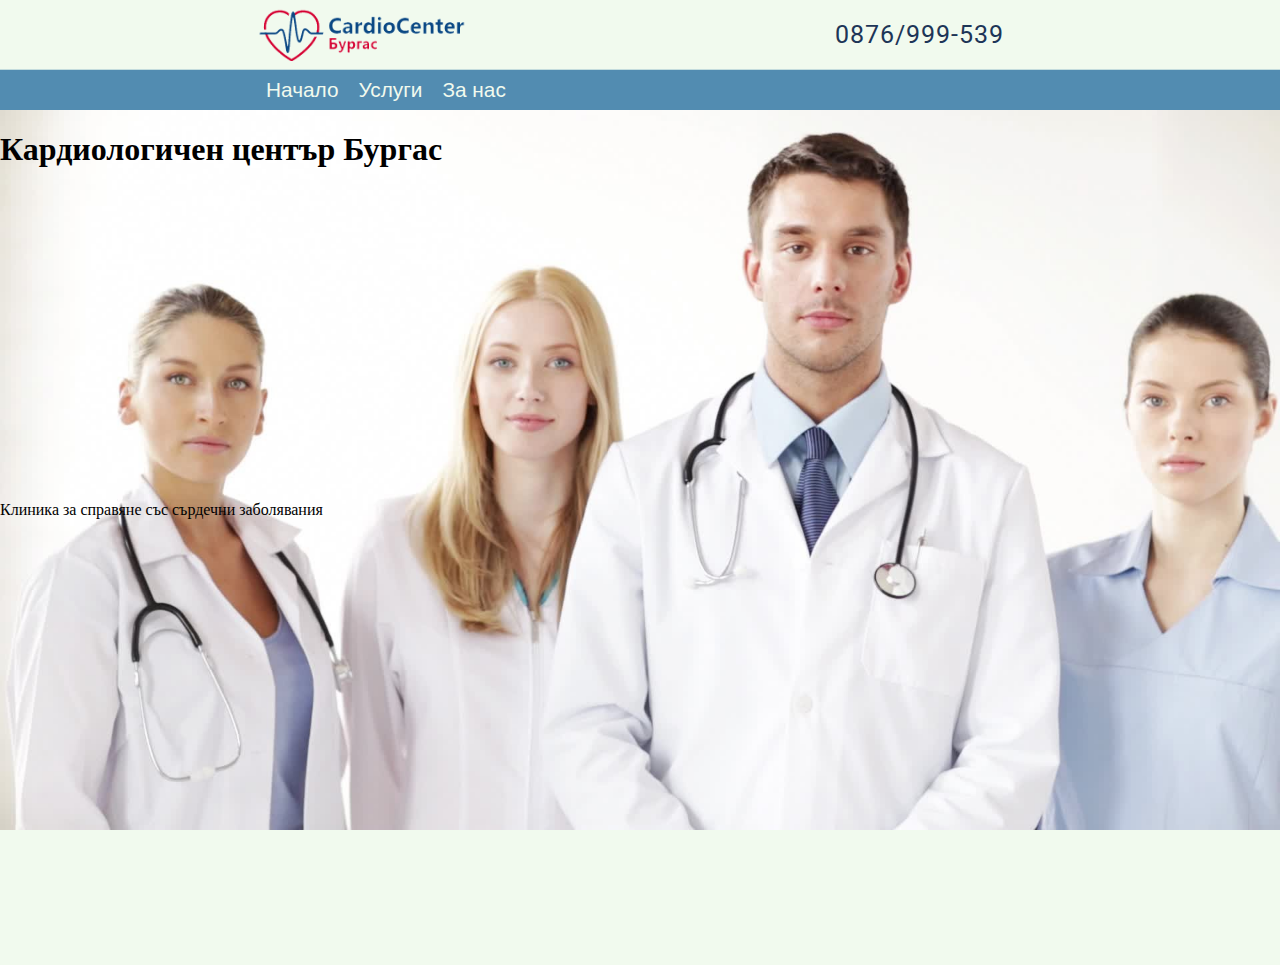
==== index.html @ c3b1a372 "Improve header and nav responsiveness and style" ====
<!DOCTYPE html>
<html lang="en">
<head>
    <!-- Meta tags -->
    <meta charset="UTF-8">
    <meta http-equiv="X-UA-Compatible" content="IE=edge">
    <meta name="viewport" content="width=device-width, initial-scale=1.0">
    <!-- Linking -->
    <link rel="stylesheet" href="./styles/master.css">
    <script src="./scripts/script.js" defer></script>
    <!-- Titles -->
    <title>Cardio Center bg</title>
</head>
<body>
    <div class="grid">
        <header>
            <img src="./images/logo.png" alt="Cardio center logo">
            <span>0876/999-539</span>
        </header>
        <nav>
            <ul>
                <li><a href="">Начало</a></li>
                <li><a href="">Услуги</a></li>
                <li><a href="">За нас</a></li>
            </ul>
        </nav>
        <main>
            <h1>Кардиологичен център Бургас</h1>
            <span>Клиника за справяне със сърдечни заболявания</span>
        </main>
        <footer>

        </footer>
    </div>
</body>
</html>
---- styles/master.css ----
@import url('https://fonts.googleapis.com/css2?family=Roboto:wght@500&display=swap');

html,
body {
    margin: 0;
    padding: 0;
    background-color: #F1FAEE;
}

.grid {
    width: 100%;
    display: grid;
    grid-template: 70px 40px 80vh 15vh / 15% 70% 15%;
}

header {
    grid-area: 1 / 1 / span 1 / span 3;
    padding: 0 20%;

    display: flex;
    align-items: center;
    justify-content: space-between;
    background-color:#F1FAEE;

    border-color: #c4dcdd;
    border-width: 0.003vh;
    border-bottom-style: solid;
}

header img {
    height: 100%;
    display: inline;
}

header span {
    margin-right: 20px;
    font-size: 25px;
    letter-spacing: 1px;
    font-family: Roboto, serif;
    color: #1D3557;
}

nav {
    grid-area: 2 / 1 / span 1 / span 3;
    background-color: #528cb1;

    padding: 0 20%;
    overflow: hidden;
}

nav ul {
    margin: 0;
    padding: 0;
    height: 100%;
    display: flex;
    align-items: stretch;
}

nav ul li {
    display: inline;
    padding: 8px 10px;
}

nav ul li a {
    color: #F1FAEE;
    font-size: 1.3rem;
    font-family: sans-serif;
}

a {
    text-decoration: none;
}

main {
    grid-area: 3 / 1 / span 1 / span 3;

    background-image: url("/images/medics.jpg");
    background-position: center;
    background-size: cover;

    display: grid;
}

@media only screen and (max-width: 1205px) {
    .grid {
        width: 100%;
        display: grid;
        grid-template: 70px 50px 80vh 15vh / 0% 100% 0%;
    }

    header {
        padding: 0 10%;
    } 

    nav ul {
        justify-content: center;
    }

    nav ul li {
        padding: 10px;
    }
}

@media only screen and (max-width: 600px) {
    .grid {
        width: 100%;
        display: grid;
        grid-template: 40px 50px 80vh 15vh / 0% 100% 0%;
    }

    header {
        background-color: #1D3557;
        justify-content: center;
    }

    header span {
        color: #F1FAEE;
    }

    header img {
        display: none;
    }

    nav {
        padding: 1px;
    }

    nav ul {
        justify-content: space-evenly;
    }

    nav ul li {
        padding: 10px;
    }
}
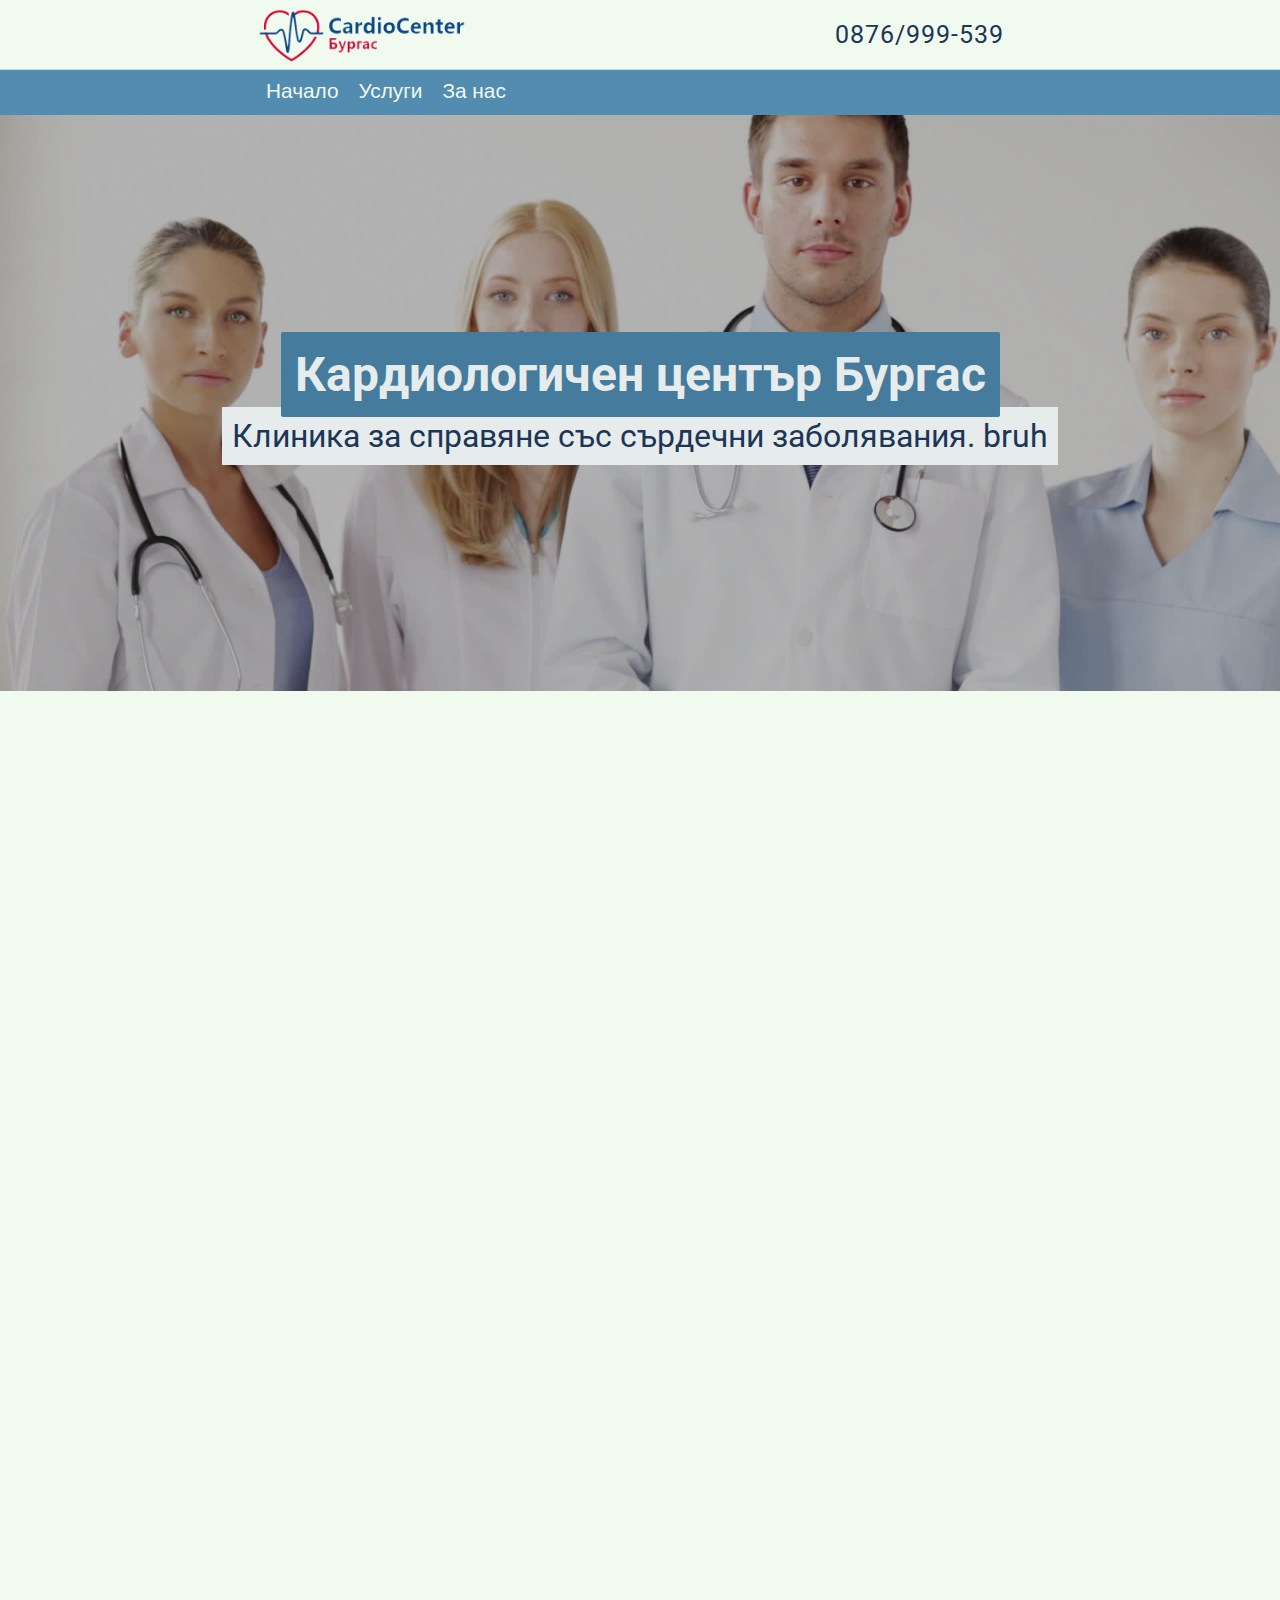
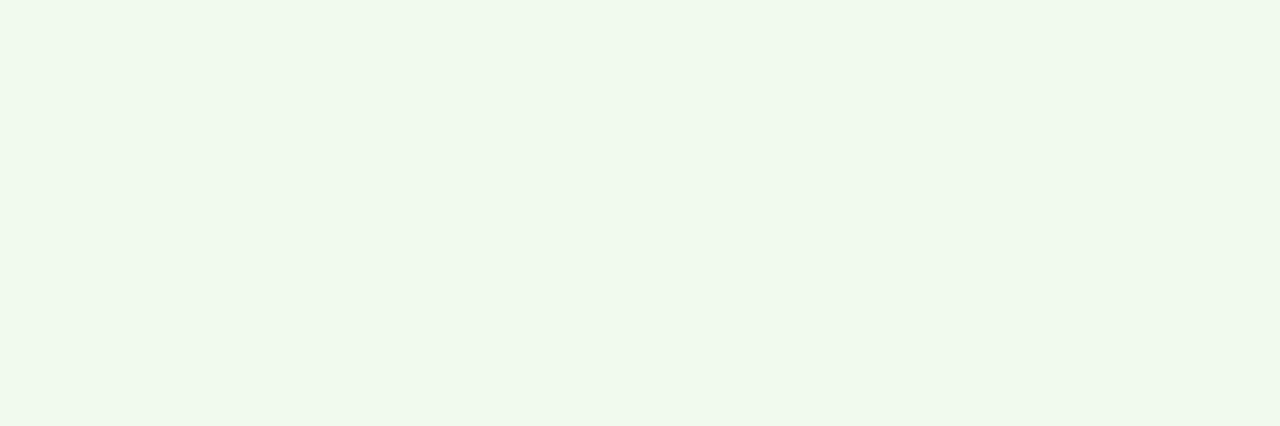
==== commit 7aa6bc8a: "Add responsive landing image with the h1" ====
--- a/index.html
+++ b/index.html
@@ -25,8 +25,13 @@
             </ul>
         </nav>
         <main>
-            <h1>Кардиологичен център Бургас</h1>
-            <span>Клиника за справяне със сърдечни заболявания</span>
+            <div id="landing-image">
+                <h1>Кардиологичен център Бургас</h1>
+                <span>Клиника за справяне със сърдечни заболявания. bruh</span>
+            </div>
+            <div id="blacken">
+
+            </div>
         </main>
         <footer>
 
--- a/styles/master.css
+++ b/styles/master.css
@@ -10,7 +10,7 @@
 .grid {
     width: 100%;
     display: grid;
-    grid-template: 70px 40px 80vh 15vh / 15% 70% 15%;
+    grid-template: 70px 45px auto 15vh / 15% 70% 15%;
 }
 
 header {
@@ -58,7 +58,7 @@
 
 nav ul li {
     display: inline;
-    padding: 8px 10px;
+    padding: 9px 10px;
 }
 
 nav ul li a {
@@ -73,13 +73,75 @@
 
 main {
     grid-area: 3 / 1 / span 1 / span 3;
+    display: grid;
+
+    grid-template: 45vw 600px 600px / repeat(13, 1fr);
+}
+
+#landing-image {
+    grid-area: 1 / 1 / 1 / span 13;
 
     background-image: url("/images/medics.jpg");
     background-position: center;
     background-size: cover;
 
-    display: grid;
-}
+    display: flex;
+    flex-direction: column;
+    justify-content: center;
+    align-items: center;
+}
+
+#blacken {
+    grid-area: 1 / 1 / 1 / span 13;
+    background-color: black;
+    opacity: 0.3;
+}
+
+h1 {
+    z-index: 3;
+    background-color: #457B9D;
+    padding: 14px;
+    border-radius: 2px;
+    font-size: 3rem;
+    color: #e6ecec;
+    margin: 0;
+
+    font-family: Roboto, serif;
+}
+
+#landing-image span {
+    z-index: 2;
+    position: relative;
+    top: -10px;
+    background-color: #e6ecec;
+    color: #1D3557;
+    font-size: 2rem;
+    font-family: Roboto, serif;
+    padding: 10px;
+    padding-top: 10px;
+}
+
+
+
+
+
+
+
+
+
+
+
+
+
+
+
+
+
+
+
+
+
+
 
 @media only screen and (max-width: 1205px) {
     .grid {
@@ -99,6 +161,14 @@
     nav ul li {
         padding: 10px;
     }
+
+    h1 {
+        font-size: 2rem;
+    }
+
+    #landing-image span {
+        font-size: 1.3rem;
+    }
 }
 
 @media only screen and (max-width: 600px) {
@@ -132,4 +202,12 @@
     nav ul li {
         padding: 10px;
     }
+
+    h1 {
+        font-size: 1.2rem;
+    }
+
+    #landing-image span {
+        display: none;
+    }
 }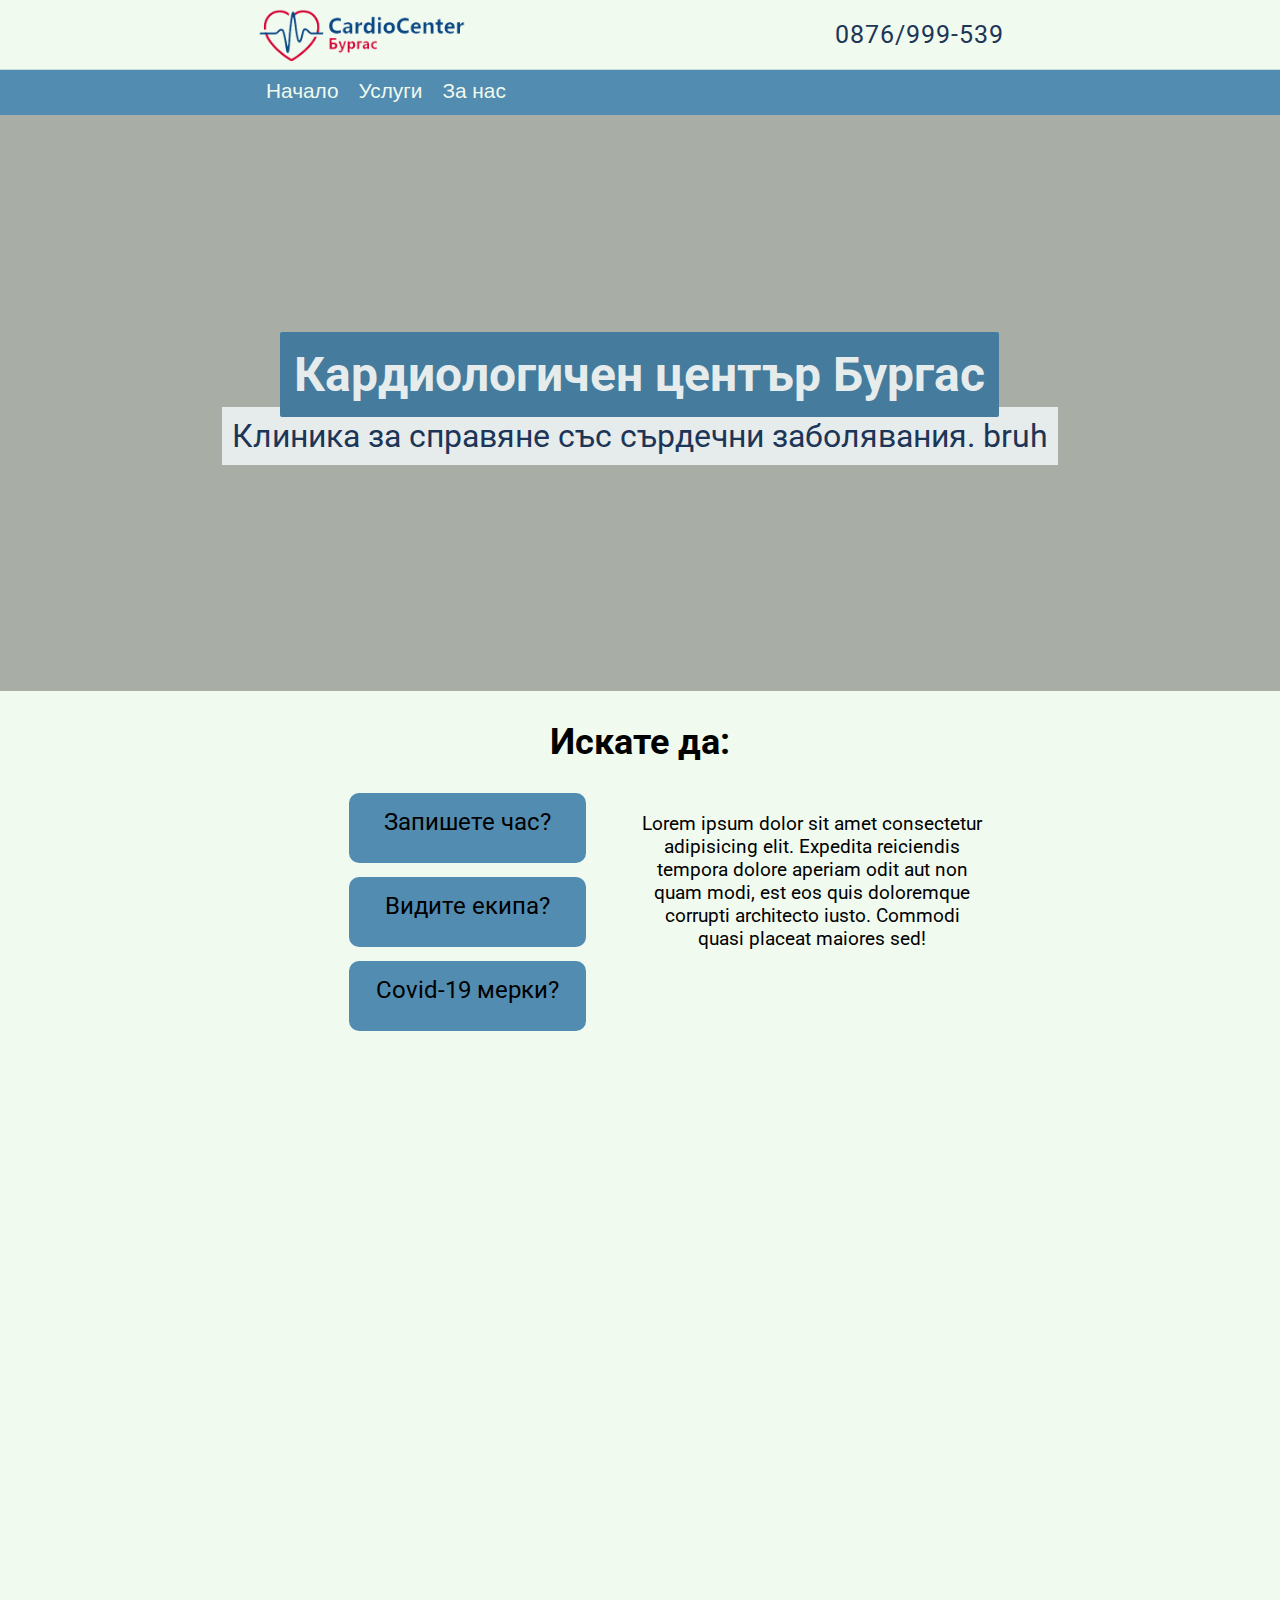
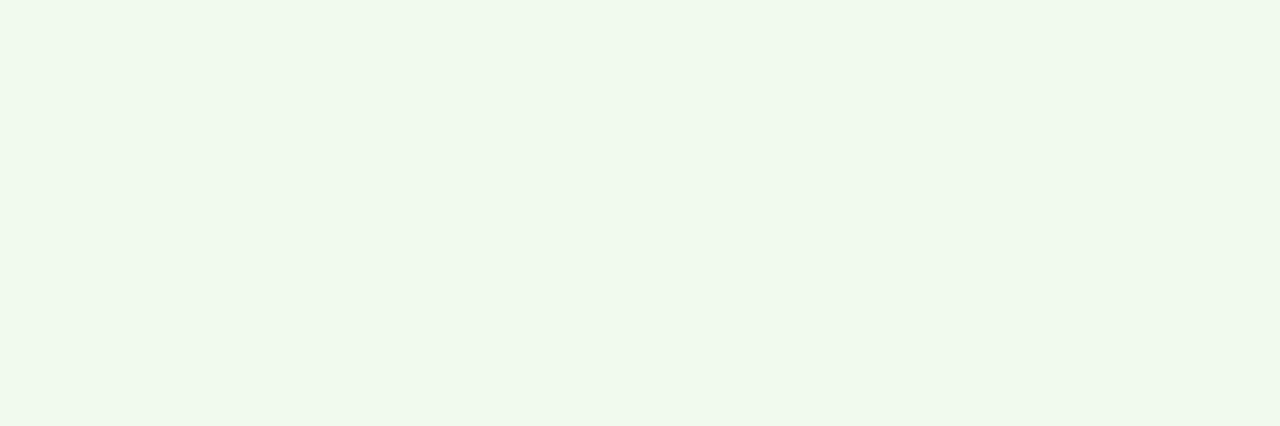
==== commit b29028d5: "Add current changes" ====
--- a/index.html
+++ b/index.html
@@ -29,9 +29,23 @@
                 <h1>Кардиологичен център Бургас</h1>
                 <span>Клиника за справяне със сърдечни заболявания. bruh</span>
             </div>
-            <div id="blacken">
-
-            </div>
+            <div id="blacken"></div>
+            <section id="infomration-panel">
+                <h2>Искате да: </h2>
+                <div id="information-split">
+                    <div id="information-questions">
+                        <span>Запишете час?</span>
+                        <span>Видите екипа?</span>
+                        <span>Covid-19 мерки?</span>
+                    </div>
+                    <div id="information-box">
+                        <p>Lorem ipsum dolor sit amet consectetur adipisicing elit. Expedita reiciendis tempora dolore aperiam odit aut non quam modi, est eos quis doloremque corrupti architecto iusto. Commodi quasi placeat maiores sed!</p>
+                    </div>
+                </div>
+            </section>
+            <section>
+                
+            </section>
         </main>
         <footer>
 
--- a/styles/master.css
+++ b/styles/master.css
@@ -81,9 +81,10 @@
 #landing-image {
     grid-area: 1 / 1 / 1 / span 13;
 
-    background-image: url("/images/medics.jpg");
+    background-image: url("/images/dims.jpg");
     background-position: center;
     background-size: cover;
+    background-attachment: fixed;
 
     display: flex;
     flex-direction: column;
@@ -123,6 +124,40 @@
 
 
 
+#infomration-panel {
+    grid-area: 2 / 4 / span 1 / span 7;
+    text-align: center;
+
+    font-size: 1.5rem;
+    font-family: Roboto;
+}
+
+#information-split {
+    display: flex;
+}
+
+#information-questions {
+    width: 50%;
+    display: flex;
+    flex-direction: column;
+    align-items: center;
+    justify-content: center;
+}
+
+#information-questions span {
+    background-color: #528cb1;
+    display: block;
+    height: 40px;
+    width: 60%;
+    padding: 15px;
+    margin-bottom: 14px;
+    border-radius: 10px;
+}
+
+#information-box {
+    width: 50%;
+    font-size: 1.2rem;
+}
 
 
 
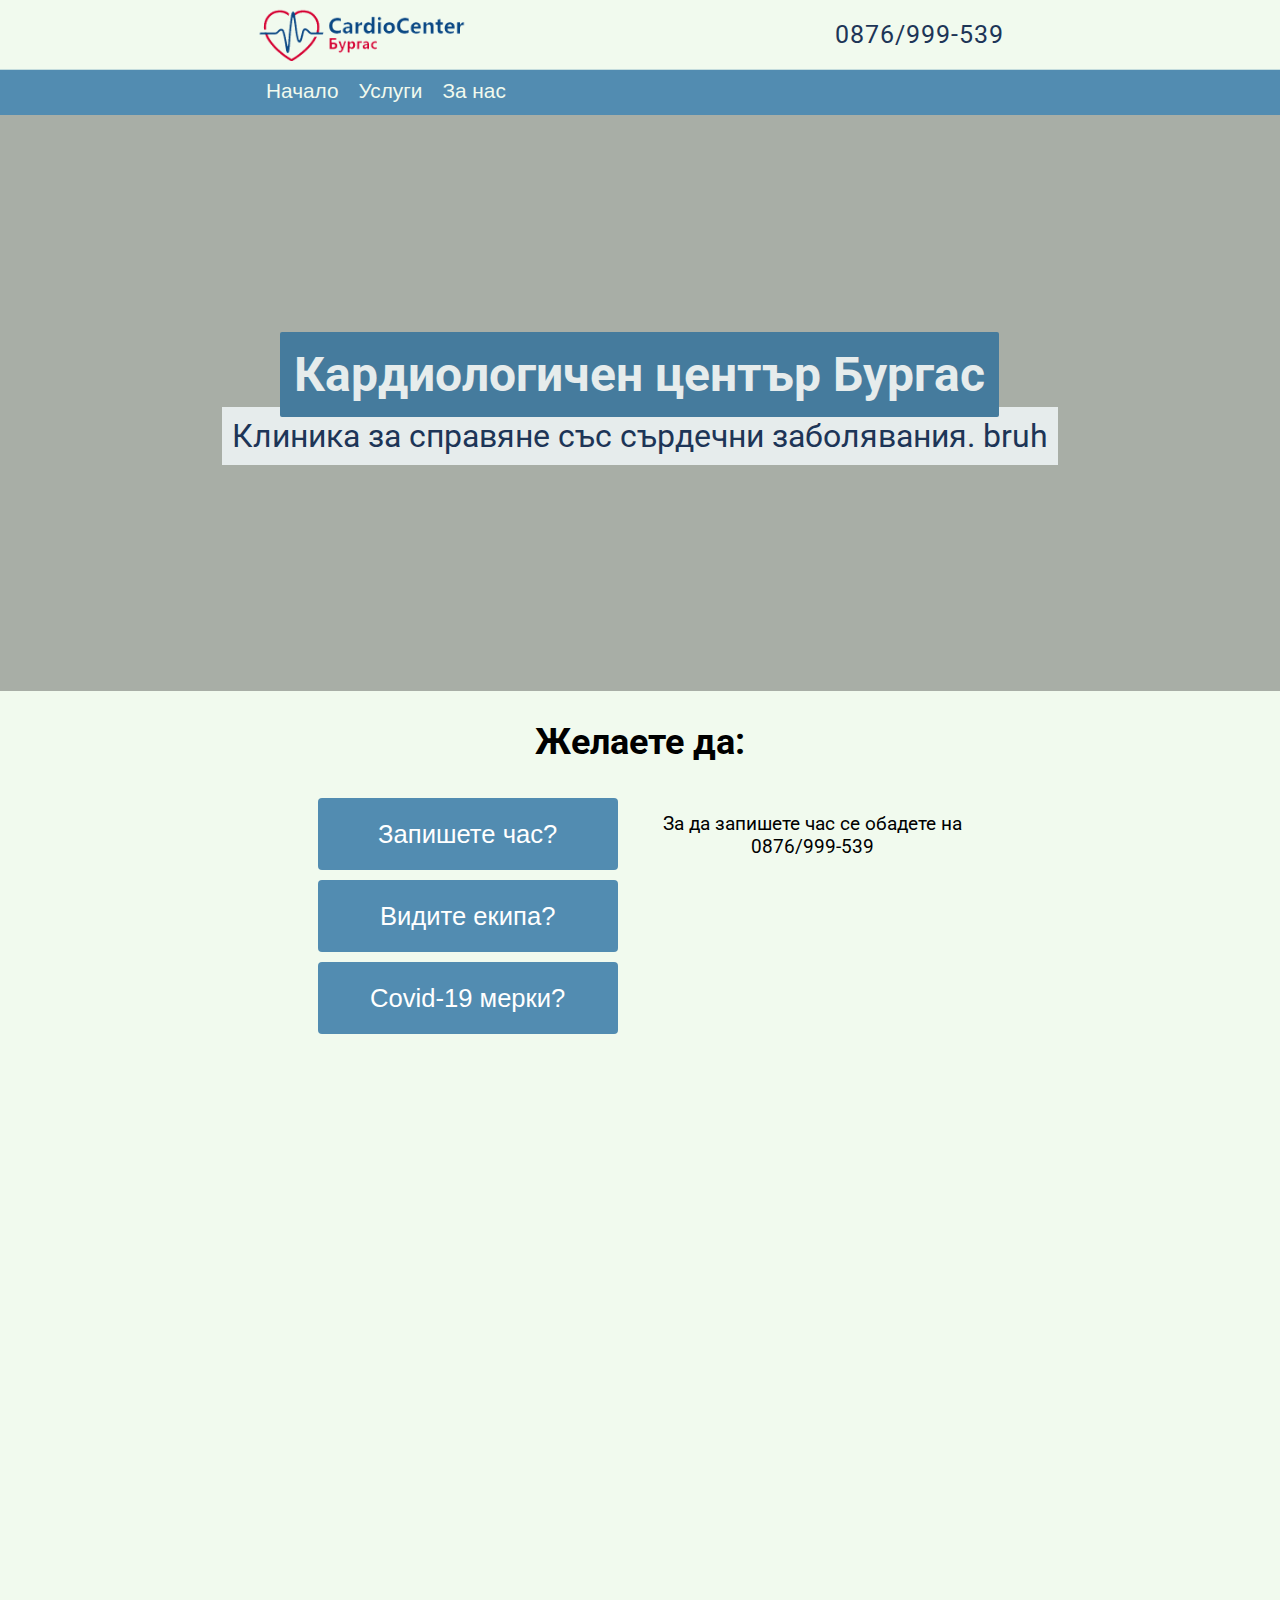
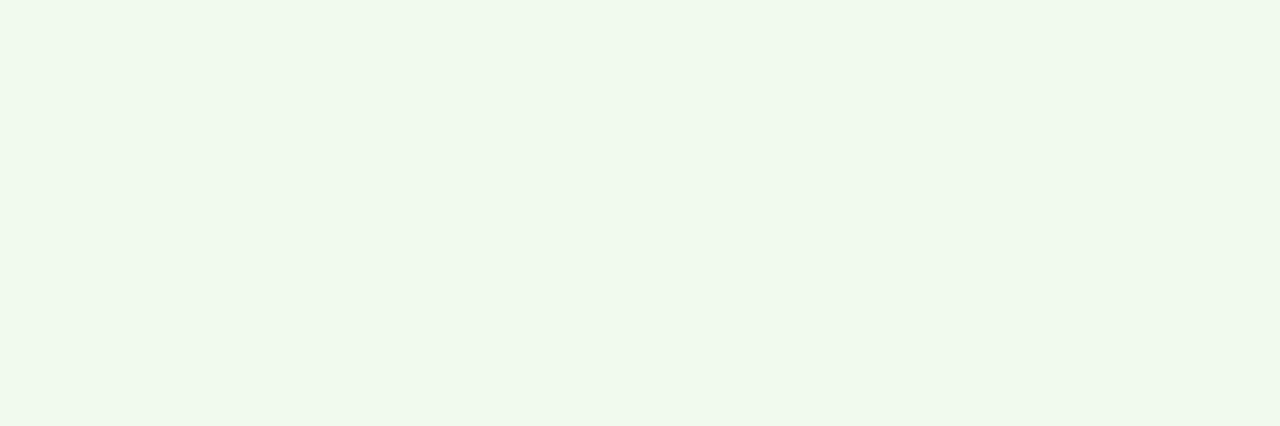
==== commit 4136f27b: "Add finished first section with JS interaction" ====
--- a/index.html
+++ b/index.html
@@ -31,20 +31,17 @@
             </div>
             <div id="blacken"></div>
             <section id="infomration-panel">
-                <h2>Искате да: </h2>
+                <h2>Желаете да: </h2>
                 <div id="information-split">
                     <div id="information-questions">
-                        <span>Запишете час?</span>
-                        <span>Видите екипа?</span>
-                        <span>Covid-19 мерки?</span>
+                        <button id="button-appointment"><span>Запишете час?</span></button>
+                        <button id="button-doctors"><span>Видите екипа?</span></button>
+                        <button id="button-covid19"><span>Covid-19 мерки?</span></button>
                     </div>
                     <div id="information-box">
-                        <p>Lorem ipsum dolor sit amet consectetur adipisicing elit. Expedita reiciendis tempora dolore aperiam odit aut non quam modi, est eos quis doloremque corrupti architecto iusto. Commodi quasi placeat maiores sed!</p>
+                        <p id="information-box-text">За да запишете час се обадете на 0876/999-539</p>
                     </div>
                 </div>
-            </section>
-            <section>
-                
             </section>
         </main>
         <footer>
--- a/styles/master.css
+++ b/styles/master.css
@@ -127,16 +127,21 @@
 #infomration-panel {
     grid-area: 2 / 4 / span 1 / span 7;
     text-align: center;
-
     font-size: 1.5rem;
     font-family: Roboto;
+    display: flex;
+    flex-direction: column;
+    align-content: center;
 }
 
 #information-split {
     display: flex;
+    flex-wrap: wrap;
+    flex-direction: row;
 }
 
 #information-questions {
+    min-width: 300px;
     width: 50%;
     display: flex;
     flex-direction: column;
@@ -144,18 +149,53 @@
     justify-content: center;
 }
 
-#information-questions span {
+#information-questions button {
+    border-radius: 4px;
     background-color: #528cb1;
-    display: block;
-    height: 40px;
-    width: 60%;
-    padding: 15px;
-    margin-bottom: 14px;
-    border-radius: 10px;
+    border: none;
+    color: #FFFFFF;
+    text-align: center;
+    font-size: 28px;
+    padding: 20px;
+    width: 300px;
+    transition: all 0.5s;
+    cursor: pointer;
+    margin: 5px;
+}
+
+#information-questions button span {
+    cursor: pointer;
+    display: inline-block;
+    position: relative;
+    transition: 0.5s;
+    font-size: 1.6rem;
+}
+
+#information-questions button span:after {
+    content: '\00bb';
+    position: absolute;
+    opacity: 0;
+    top: 0;
+    right: -20px;
+    transition: 0.5s;
+}
+
+#information-questions button:hover span {
+    padding-right: 25px;
+}
+
+#information-questions button:hover span:after {
+    opacity: 1;
+    right: 0;
+}
+
+#button-appointment {
+    background-color: #E63946;
 }
 
 #information-box {
     width: 50%;
+    min-width: 300px;
     font-size: 1.2rem;
 }
 
@@ -204,6 +244,17 @@
     #landing-image span {
         font-size: 1.3rem;
     }
+
+    #infomration-panel {
+        grid-area: 2 / 3 / span 1 / span 9;
+        font-size: 1.5rem;
+    }
+
+    #information-split {
+        display: flex;
+        flex-direction: column;
+        align-items: center;
+    }
 }
 
 @media only screen and (max-width: 600px) {
@@ -245,4 +296,23 @@
     #landing-image span {
         display: none;
     }
+
+    main {
+        grid-template: 45vw 600px 600px / repeat(13, 1fr);
+    }
+
+    #infomration-panel {
+        grid-area: 2 / 1 / span 1 / span 13;
+        font-size: 1.5rem;
+    }
+
+    #information-questions button {
+        padding: 10px;
+        width: 200px;
+        font-size: 10px;
+    }
+    
+    #information-questions button span {
+        font-size: 1.3rem;
+    }
 }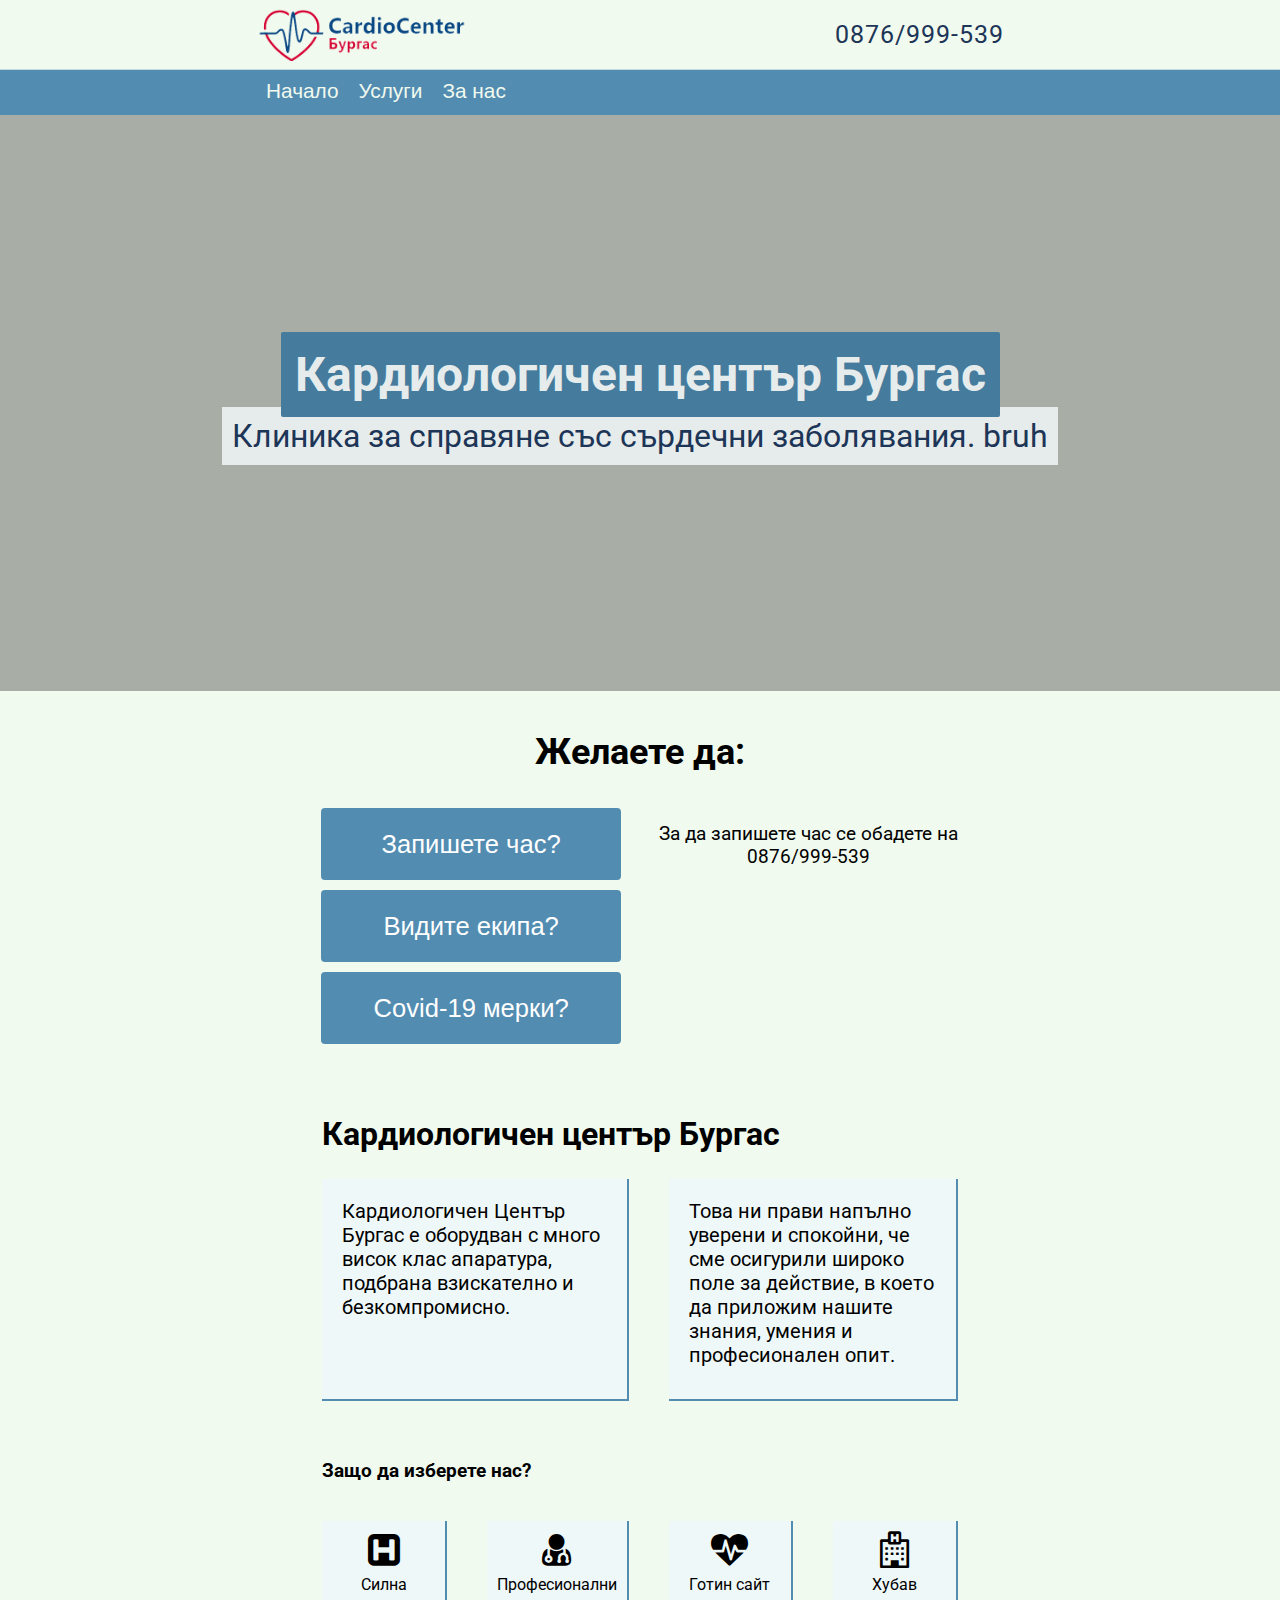
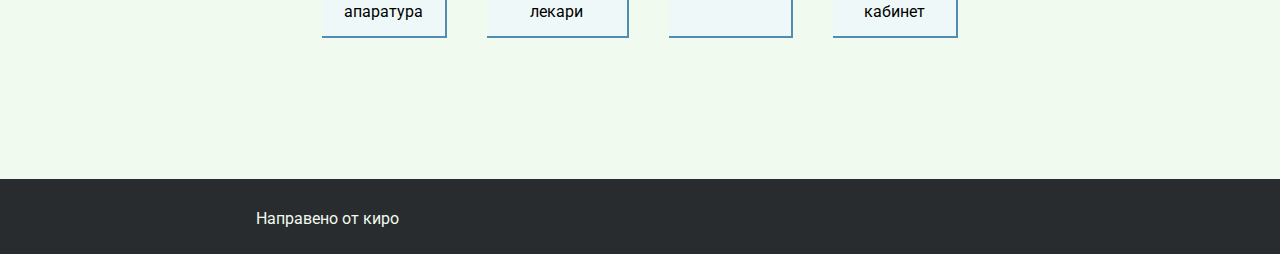
==== commit 817e05c0: "Finish page layout and text" ====
--- a/index.html
+++ b/index.html
@@ -7,6 +7,7 @@
     <meta name="viewport" content="width=device-width, initial-scale=1.0">
     <!-- Linking -->
     <link rel="stylesheet" href="./styles/master.css">
+    <link rel="stylesheet" href="https://cdnjs.cloudflare.com/ajax/libs/font-awesome/4.7.0/css/font-awesome.min.css">
     <script src="./scripts/script.js" defer></script>
     <!-- Titles -->
     <title>Cardio Center bg</title>
@@ -43,9 +44,39 @@
                     </div>
                 </div>
             </section>
+            <section id="general-info">
+                <h2>Кардиологичен център Бургас</h2>
+                <div id="general-info-box-one" class="general-upper-boxes">
+                    <span>Кардиологичен Център Бургас е оборудван с много висок клас апаратура, подбрана взискателно и безкомпромисно.</span>
+                </div>
+                <div id="general-info-box-two" class="general-upper-boxes" >
+                    <span>Това ни прави напълно уверени и спокойни, че сме осигурили широко поле за действие, в което да приложим нашите знания, умения и професионален опит. </span>
+                </div>
+                <h3>Защо да изберете нас?</h3>
+                <div id="general-small-box-one" class="general-lower-boxes">
+                    <i class="fa fa-h-square" class="general-info-icons" style="font-size:37px;"></i>
+                    <br>
+                    <span>Силна апаратура</span>
+                </div>
+                <div id="general-small-box-two" class="general-lower-boxes">
+                    <i class="fa fa-user-md" class="general-info-icons" style="font-size:37px;"></i>
+                    <br>
+                    <span>Професионални лекари</span>
+                </div>
+                <div id="general-small-box-three" class="general-lower-boxes">
+                    <i class="fa fa-heartbeat" class="general-info-icons" style="font-size:37px;"></i>
+                    <br>
+                    <span>Готин сайт</span>
+                </div>
+                <div id="general-small-box-four" class="general-lower-boxes">
+                    <i class="fa fa-hospital-o" class="general-info-icons" style="font-size:37px;"></i>
+                    <br>
+                    <span>Хубав кабинет</span>
+                </div>
+            </section>
         </main>
         <footer>
-
+            <span>Направено от киро</span>
         </footer>
     </div>
 </body>
--- a/styles/master.css
+++ b/styles/master.css
@@ -5,12 +5,13 @@
     margin: 0;
     padding: 0;
     background-color: #F1FAEE;
+    overflow-x: hidden;
 }
 
 .grid {
     width: 100%;
     display: grid;
-    grid-template: 70px 45px auto 15vh / 15% 70% 15%;
+    grid-template: 70px 45px auto 75px / 15% 70% 15%;
 }
 
 header {
@@ -75,7 +76,8 @@
     grid-area: 3 / 1 / span 1 / span 3;
     display: grid;
 
-    grid-template: 45vw 600px 600px / repeat(13, 1fr);
+    grid-template: 45vw auto 700px / repeat(13, 1fr);
+    grid-gap: 30px;
 }
 
 #landing-image {
@@ -125,6 +127,7 @@
 
 
 #infomration-panel {
+    margin-top: -20px;
     grid-area: 2 / 4 / span 1 / span 7;
     text-align: center;
     font-size: 1.5rem;
@@ -200,15 +203,83 @@
 }
 
 
-
-
-
-
-
-
-
-
-
+#general-info {
+    grid-area: 3 / 4 / span 1 / span 7;
+
+    padding: 10px 20px;
+
+    display: grid;
+    grid-template: 50px repeat(2, 1fr) 40px 1fr 1fr / repeat(4, 1fr);
+    grid-gap: 40px;
+
+    font-family: Roboto, serif;
+}
+
+#general-info h2 {
+    grid-area: 1 / 1 / span 1 / span 4;
+
+    font-size: 2rem;
+}
+
+#general-info-box-one {
+    grid-area: 2 / 1 / span 2 / span 2;
+}
+
+#general-info-box-two {
+    grid-area: 2 / 3 / span 2 / span 2;
+}
+
+.general-upper-boxes {
+    background-color: #eff8f8;
+    padding: 20px;
+    border-bottom:  2px solid #528cb1;
+    border-right: 2px solid #528cb1;
+    font-size: 1.25rem;
+}
+
+#general-info h3 {
+    grid-area: 4 / 1 / span 1 / span 4;
+}
+
+#general-small-box-one {
+    grid-area: 5 / 1 / span 1 / span 1;
+}
+
+#general-small-box-two {
+    grid-area: 5 / 2 / span 1 / span 1;
+}
+
+#general-small-box-three {
+    grid-area: 5 / 3 / span 1 / span 1;
+}
+
+#general-small-box-four {
+    grid-area: 5 / 4 / span 1 / span 1;
+}
+
+.general-lower-boxes {
+    background-color: #eff8f8;
+
+    padding: 10px;
+    border-bottom:  2px solid #528cb1;
+    border-right: 2px solid #528cb1;
+
+    text-align: center;
+    font-size: 1rem;
+    line-height: 1.7;
+}
+
+.general-info-icons {
+    font-size: 50px;
+}
+
+footer {
+    grid-area: 4 / 1 / span 1 / span 3;
+    background-color: #292c2f;
+    padding: 30px 20%;
+    color: #F1FAEE;
+    font-family: Roboto, serif;
+}
 
 
 
@@ -222,7 +293,7 @@
     .grid {
         width: 100%;
         display: grid;
-        grid-template: 70px 50px 80vh 15vh / 0% 100% 0%;
+        grid-template: 70px 50px auto 75px / 0% 100% 0%;
     }
 
     header {
@@ -255,13 +326,32 @@
         flex-direction: column;
         align-items: center;
     }
+
+    #general-info {
+        grid-area: 3 / 2 / span 1 / span 11;
+    }
+
+    .general-upper-boxes {
+        font-size: 1.2rem;
+    }
+
+    .general-lower-boxes {
+        font-size: 1rem;
+    }
+
+    footer {
+        grid-area: 4 / 1 / span 1 / span 3;
+        background-color: #292c2f;
+        padding: 30px 20%;
+        color: #F1FAEE;
+        font-family: Roboto, serif;
+    }
 }
 
 @media only screen and (max-width: 600px) {
     .grid {
-        width: 100%;
         display: grid;
-        grid-template: 40px 50px 80vh 15vh / 0% 100% 0%;
+        grid-template: 70px 50px auto 75px / 0% 100% 0%;
     }
 
     header {
@@ -298,7 +388,7 @@
     }
 
     main {
-        grid-template: 45vw 600px 600px / repeat(13, 1fr);
+        grid-template: 45vw auto auto / repeat(13, 1fr);
     }
 
     #infomration-panel {
@@ -315,4 +405,59 @@
     #information-questions button span {
         font-size: 1.3rem;
     }
+
+    #general-info {
+        grid-area: 3 / 1 / span 1 / span 13;
+        grid-template: 50px repeat(4, 50px) 40px 1fr 1fr / repeat(4, 1fr);
+    }
+
+    #general-info h2 {
+        grid-area: 1 / 1 / span 2 / span 3;
+        font-size: 1.5rem;
+    }
+
+    #general-info-box-one {
+        grid-area: 2 / 1 / span 2 / span 3;
+    }
+
+    #general-info-box-two {
+        grid-area: 4 / 1 / span 2 / span 3;
+    }
+
+    .general-upper-boxes {
+        font-size: 1rem;
+    }
+
+    
+    #general-info h3 {
+        grid-area: 6 / 1 / span 1 / span 3;
+    }
+
+    #general-small-box-one {
+        grid-area: 7 / 1 / span 1 / span 1;
+    }
+
+    #general-small-box-two {
+        grid-area: 7 / 2 / span 1 / span 1;
+    }
+
+    #general-small-box-three {
+        grid-area: 8 / 1 / span 1 / span 1;
+    }
+
+    #general-small-box-four {
+        grid-area: 8 / 2 / span 1 / span 1;
+    }
+
+    .general-lower-boxes {
+        font-size: 1rem;
+    }
+
+    footer {
+        grid-area: 4 / 1 / span 1 / span 3;
+        background-color: #292c2f;
+        padding: 30px 20%;
+        color: #F1FAEE;
+        font-family: Roboto, serif;
+    }
 }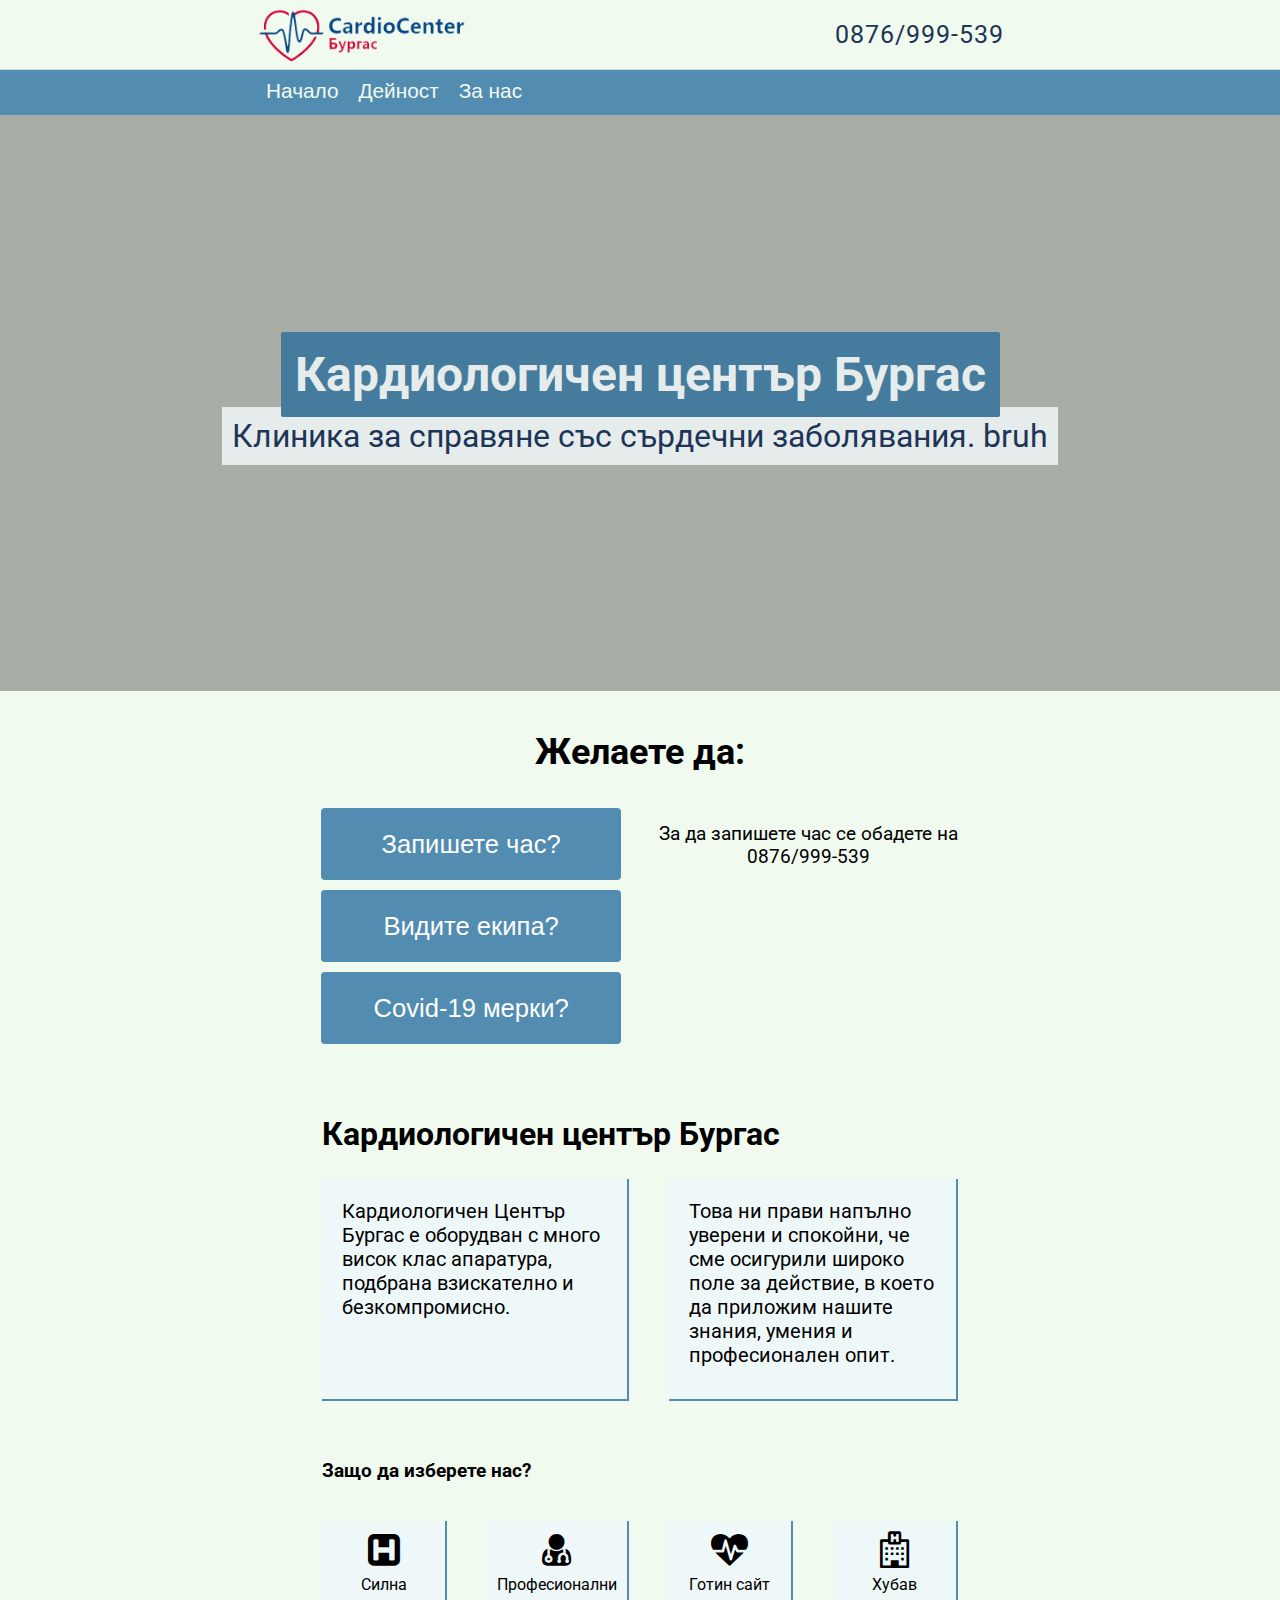
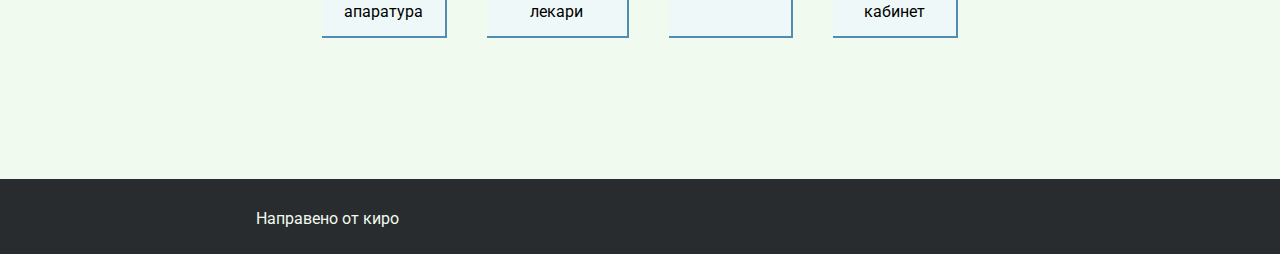
==== commit 46e5aad1: "Add fully responsive and semi-aria second page" ====
--- a/index.html
+++ b/index.html
@@ -1,5 +1,5 @@
 <!DOCTYPE html>
-<html lang="en">
+<html lang="bg">
 <head>
     <!-- Meta tags -->
     <meta charset="UTF-8">
@@ -10,37 +10,37 @@
     <link rel="stylesheet" href="https://cdnjs.cloudflare.com/ajax/libs/font-awesome/4.7.0/css/font-awesome.min.css">
     <script src="./scripts/script.js" defer></script>
     <!-- Titles -->
-    <title>Cardio Center bg</title>
+    <title>Кардиологичен център Бургас</title>
 </head>
 <body>
     <div class="grid">
         <header>
-            <img src="./images/logo.png" alt="Cardio center logo">
+            <img src="./images/logo.png" alt="CardioCenter Бургас">
             <span>0876/999-539</span>
         </header>
         <nav>
-            <ul>
+            <ul role="presentation">
                 <li><a href="">Начало</a></li>
-                <li><a href="">Услуги</a></li>
-                <li><a href="">За нас</a></li>
+                <li><a href="./pages/deinost.html">Дейност</a></li>
+                <li><a href="./pages/deinost.html">За нас</a></li>
             </ul>
         </nav>
         <main>
             <div id="landing-image">
                 <h1>Кардиологичен център Бургас</h1>
-                <span>Клиника за справяне със сърдечни заболявания. bruh</span>
+                <span aria-label="Подзаглавие в приемната част на сайта">Клиника за справяне със сърдечни заболявания. bruh</span>
             </div>
             <div id="blacken"></div>
             <section id="infomration-panel">
-                <h2>Желаете да: </h2>
+                <h2 role="complementary">Желаете да: </h2>
                 <div id="information-split">
                     <div id="information-questions">
-                        <button id="button-appointment"><span>Запишете час?</span></button>
-                        <button id="button-doctors"><span>Видите екипа?</span></button>
-                        <button id="button-covid19"><span>Covid-19 мерки?</span></button>
+                        <button id="button-appointment" aria-label="Бутон, който показва информация за записване"><span>Запишете час?</span></button>
+                        <button id="button-doctors" aria-label="Бурон, който показва информация за екипа"><span>Видите екипа?</span></button>
+                        <button id="button-covid19" aria-label="Бутон, който показва ковид мерки"><span>Covid-19 мерки?</span></button>
                     </div>
                     <div id="information-box">
-                        <p id="information-box-text">За да запишете час се обадете на 0876/999-539</p>
+                        <p id="information-box-text" aria-label="Променаща се информация, спрямо натиснатия бутон">За да запишете час се обадете на 0876/999-539</p>
                     </div>
                 </div>
             </section>
@@ -52,23 +52,23 @@
                 <div id="general-info-box-two" class="general-upper-boxes" >
                     <span>Това ни прави напълно уверени и спокойни, че сме осигурили широко поле за действие, в което да приложим нашите знания, умения и професионален опит. </span>
                 </div>
-                <h3>Защо да изберете нас?</h3>
-                <div id="general-small-box-one" class="general-lower-boxes">
+                <h3 role="complementary">Защо да изберете нас?</h3>
+                <div id="general-small-box-one" class="general-lower-boxes" role="complementary">
                     <i class="fa fa-h-square" class="general-info-icons" style="font-size:37px;"></i>
                     <br>
                     <span>Силна апаратура</span>
                 </div>
-                <div id="general-small-box-two" class="general-lower-boxes">
+                <div id="general-small-box-two" class="general-lower-boxes" role="complementary">
                     <i class="fa fa-user-md" class="general-info-icons" style="font-size:37px;"></i>
                     <br>
                     <span>Професионални лекари</span>
                 </div>
-                <div id="general-small-box-three" class="general-lower-boxes">
+                <div id="general-small-box-three" class="general-lower-boxes" role="complementary">
                     <i class="fa fa-heartbeat" class="general-info-icons" style="font-size:37px;"></i>
                     <br>
                     <span>Готин сайт</span>
                 </div>
-                <div id="general-small-box-four" class="general-lower-boxes">
+                <div id="general-small-box-four" class="general-lower-boxes" role="complementary">
                     <i class="fa fa-hospital-o" class="general-info-icons" style="font-size:37px;"></i>
                     <br>
                     <span>Хубав кабинет</span>
--- a/styles/master.css
+++ b/styles/master.css
@@ -93,6 +93,8 @@
     justify-content: center;
     align-items: center;
 }
+
+
 
 #blacken {
     grid-area: 1 / 1 / 1 / span 13;
@@ -286,7 +288,81 @@
 
 
 
-
+/* Deinost page */
+
+#landing-deinost-variant {
+    grid-area: 1 / 1 / 1 / span 13;
+
+    background-image: url("/images/dims4.jpg");
+    background-position: center;
+    background-size: cover;
+    background-attachment: fixed;
+
+    display: flex;
+    flex-direction: column;
+    justify-content: center;
+    align-items: center;
+}
+
+#landing-deinost-variant span {
+    z-index: 2;
+    position: relative;
+    top: -10px;
+    background-color: #e6ecec;
+    color: #1D3557;
+    font-size: 2rem;
+    font-family: Roboto, serif;
+    padding: 10px;
+    padding-top: 10px;
+}
+
+#deinost-main {
+    grid-template: 35vw 500px 10px/ repeat(13, 1fr);
+    font-family: Roboto, serif;
+}
+
+#deinost-information {
+    grid-area: 2 / 4 / span 1 / span 7;
+    display: grid;
+    grid-template: repeat(3, 1fr) / repeat(4, 1fr);
+    border-bottom: solid 1px #457B9D;
+    border-right: solid 1px #457B9D;
+}
+
+#deinost-pregledi-button {
+    grid-area: 1 / 1 / span 1 / span 1;
+}
+
+#deinost-konsultaciq-button {
+    grid-area: 2 / 1 / span 1 /span 1;
+}
+
+#deinost-diagnostika-button {
+    grid-area: 3 / 1 / span 1 /span 1;
+}
+
+#deinost-infromation-box {
+    grid-area: 1 / 2 / span 3 / span 3;
+    background-color: #eff8f8;
+    font-size: 1.2rem;
+    padding: 40px;
+    border-left: solid 1px #c0d0db;
+}
+
+#deinost-infromation-box span {
+    text-align: center;
+}
+
+.deinost-button {
+    background-color: #eff8f8;
+    border: none;
+    box-shadow: none;
+    cursor: pointer;
+
+    font-size: 1.5rem;
+}
+
+/* end deinost page */
 
 
 @media only screen and (max-width: 1205px) {
@@ -346,6 +422,21 @@
         color: #F1FAEE;
         font-family: Roboto, serif;
     }
+
+    /* deinost start */
+    .deinost-button {
+        font-size: 1.2rem;
+    }
+    
+    #deinost-infromation-box {
+        font-size: 1rem;
+        padding: 1px;
+    }
+
+    #deinost-information {
+        grid-area: 2 / 2 / span 1 / span 11;
+    }
+    /* deinost end  */
 }
 
 @media only screen and (max-width: 600px) {
@@ -386,6 +477,34 @@
     #landing-image span {
         display: none;
     }
+
+    /* deinost site  */
+    #landing-deinost-variant span {
+        display: none;
+    }
+
+    #deinost-information {
+        grid-area: 2 / 1 / span 1 / span 13;
+        grid-template: 1fr 2fr 2fr / 1fr 1fr 1fr;
+    }
+
+    #deinost-pregledi-button {
+        grid-area: 1 / 1 / span 1 / span 1;
+    }
+
+    #deinost-konsultaciq-button {
+        grid-area: 1 / 2 / span 1 / span 1;
+    }
+
+    #deinost-diagnostika-button {
+        grid-area: 1 / 3/ span 1 / span 1;
+    }
+
+    #deinost-infromation-box {
+        grid-area: 2 / 1 / span 2 / span 3;
+        padding: 20px;
+    }
+    /* end deinost site */
 
     main {
         grid-template: 45vw auto auto / repeat(13, 1fr);
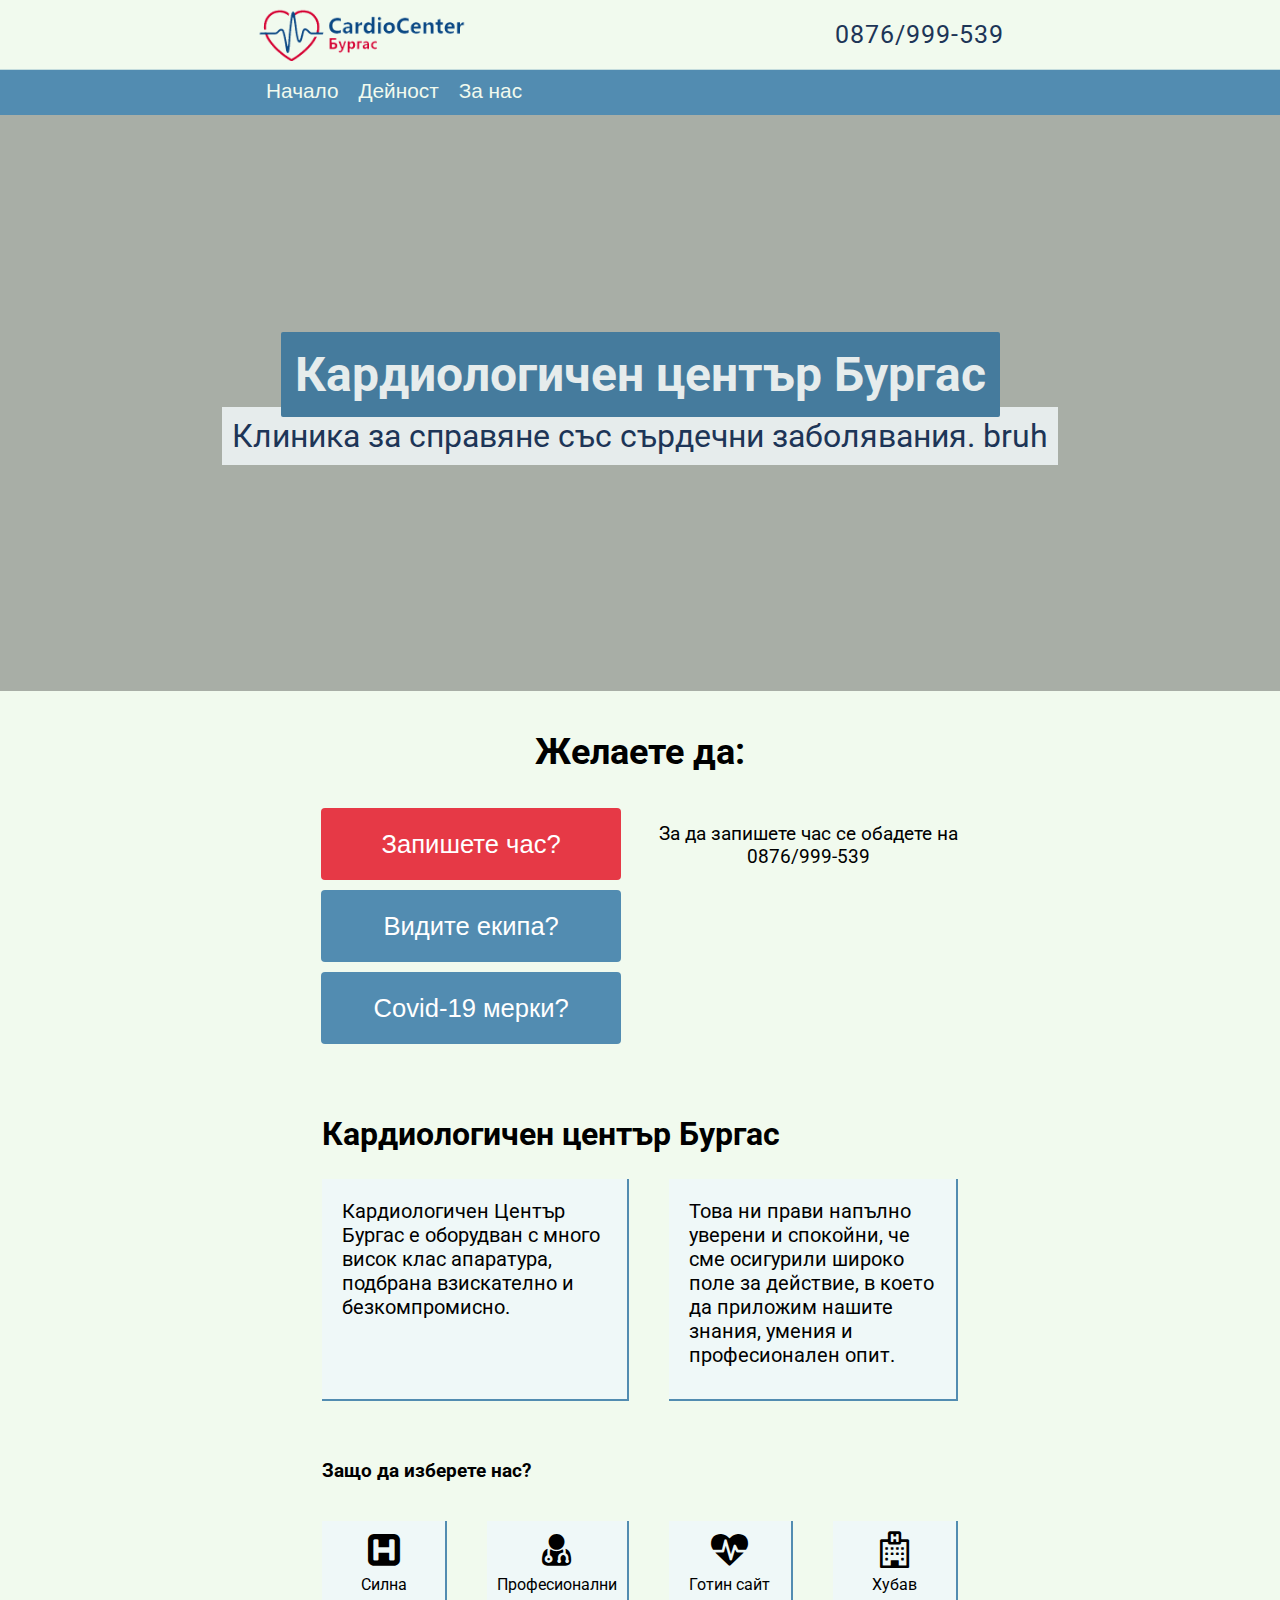
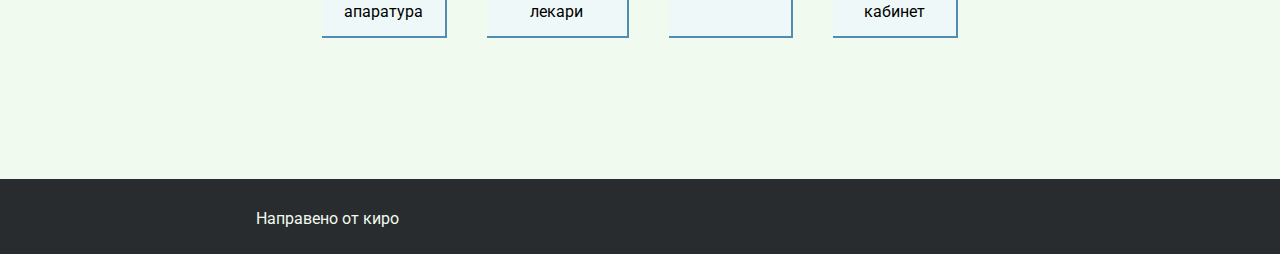
==== commit 7c59e15d: "Fix several minor bugs" ====
--- a/index.html
+++ b/index.html
@@ -35,9 +35,9 @@
                 <h2 role="complementary">Желаете да: </h2>
                 <div id="information-split">
                     <div id="information-questions">
-                        <button id="button-appointment" aria-label="Бутон, който показва информация за записване"><span>Запишете час?</span></button>
-                        <button id="button-doctors" aria-label="Бурон, който показва информация за екипа"><span>Видите екипа?</span></button>
-                        <button id="button-covid19" aria-label="Бутон, който показва ковид мерки"><span>Covid-19 мерки?</span></button>
+                        <button id="button-appointment" class="buttons-interactive" aria-label="Бутон, който показва информация за записване"><span>Запишете час?</span></button>
+                        <button id="button-doctors" class="buttons-interactive" aria-label="Бурон, който показва информация за екипа"><span>Видите екипа?</span></button>
+                        <button id="button-covid19" class="buttons-interactive" aria-label="Бутон, който показва ковид мерки"><span>Covid-19 мерки?</span></button>
                     </div>
                     <div id="information-box">
                         <p id="information-box-text" aria-label="Променаща се информация, спрямо натиснатия бутон">За да запишете час се обадете на 0876/999-539</p>
--- a/styles/master.css
+++ b/styles/master.css
@@ -154,7 +154,7 @@
     justify-content: center;
 }
 
-#information-questions button {
+.buttons-interactive {
     border-radius: 4px;
     background-color: #528cb1;
     border: none;
@@ -168,7 +168,7 @@
     margin: 5px;
 }
 
-#information-questions button span {
+.buttons-interactive span {
     cursor: pointer;
     display: inline-block;
     position: relative;
@@ -176,7 +176,7 @@
     font-size: 1.6rem;
 }
 
-#information-questions button span:after {
+.buttons-interactive span:after {
     content: '\00bb';
     position: absolute;
     opacity: 0;
@@ -185,11 +185,11 @@
     transition: 0.5s;
 }
 
-#information-questions button:hover span {
+.buttons-interactive:hover span {
     padding-right: 25px;
 }
 
-#information-questions button:hover span:after {
+.buttons-interactive:hover span:after {
     opacity: 1;
     right: 0;
 }
@@ -485,7 +485,9 @@
 
     #deinost-information {
         grid-area: 2 / 1 / span 1 / span 13;
-        grid-template: 1fr 2fr 2fr / 1fr 1fr 1fr;
+        grid-template: 1fr 2fr 2fr / 33% 33% 33%;
+        width: 90%;
+        margin: 0 10px;
     }
 
     #deinost-pregledi-button {
@@ -504,6 +506,10 @@
         grid-area: 2 / 1 / span 2 / span 3;
         padding: 20px;
     }
+
+    .deinost-button {
+        font-size: 1rem;
+    }
     /* end deinost site */
 
     main {
@@ -515,13 +521,13 @@
         font-size: 1.5rem;
     }
 
-    #information-questions button {
+    .buttons-interactive {
         padding: 10px;
         width: 200px;
         font-size: 10px;
     }
     
-    #information-questions button span {
+    .buttons-interactive span {
         font-size: 1.3rem;
     }
 
